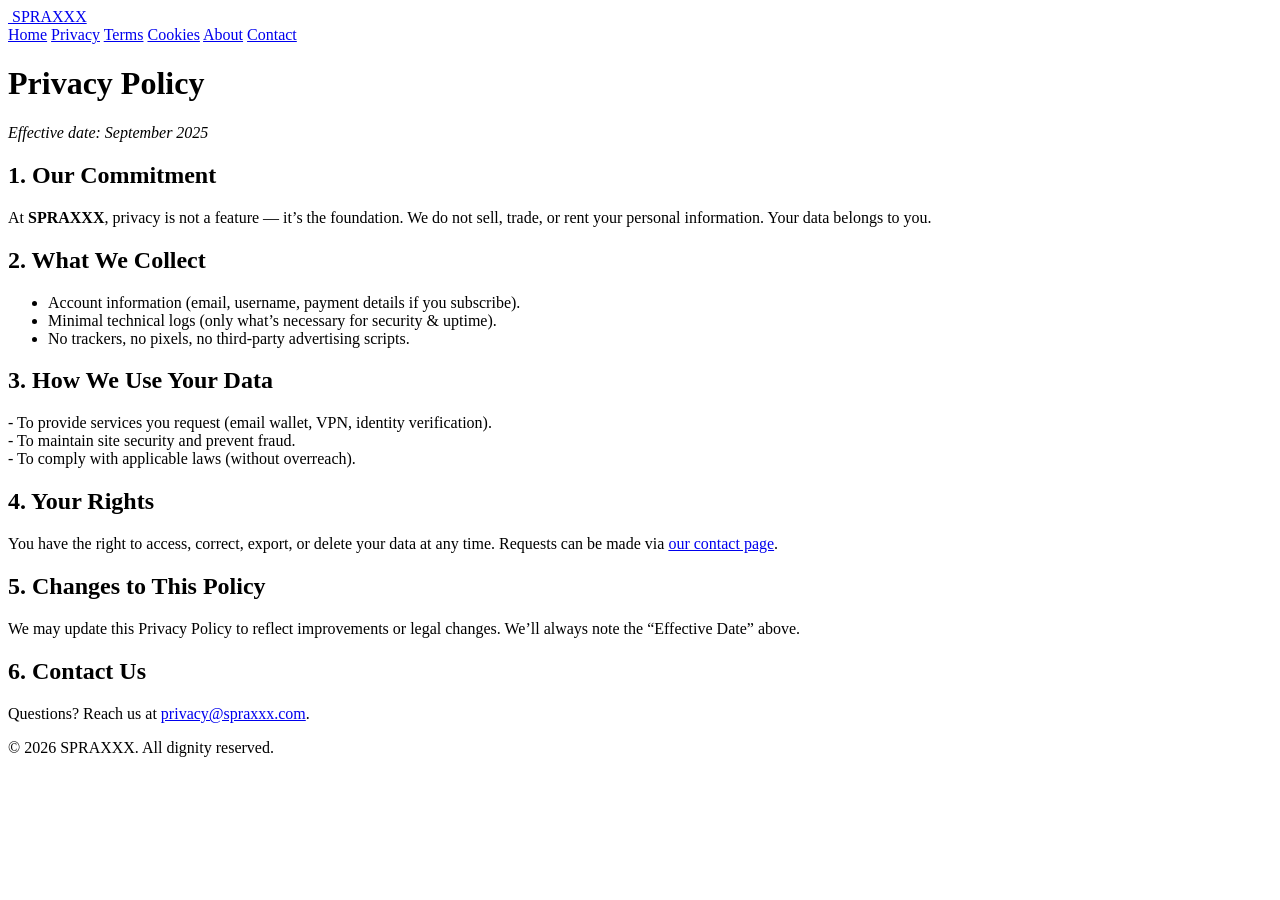
==== privacy.html @ e0611131 "Rename privacy policy to privacy.html" ====
<!doctype html>
<html lang="en">
<head>
  <meta charset="utf-8">
  <meta name="viewport" content="width=device-width, initial-scale=1">
  <title>Privacy Policy — SPRAXXX</title>
  <meta name="description" content="SPRAXXX Privacy Policy. We protect your data, your dignity, and your identity.">
  <link rel="stylesheet" href="/static/style.css"> <!-- optional: reuse your global CSS -->
</head>
<body>
  <header class="wrap">
    <nav class="nav">
      <a class="brand" href="/">
        <img src="/static/logo.svg" alt="" role="presentation">
        <span>SPRAXXX</span>
      </a>
      <div class="menu">
        <a href="/">Home</a>
        <a href="/policy/privacy/" aria-current="page">Privacy</a>
        <a href="/policy/terms/">Terms</a>
        <a href="/policy/cookies/">Cookies</a>
        <a href="/about/">About</a>
        <a href="/contact/">Contact</a>
      </div>
    </nav>
  </header>

  <main id="main" class="wrap">
    <h1>Privacy Policy</h1>
    <p class="muted"><em>Effective date: September 2025</em></p>

    <section>
      <h2>1. Our Commitment</h2>
      <p>
        At <strong>SPRAXXX</strong>, privacy is not a feature — it’s the foundation.
        We do not sell, trade, or rent your personal information. Your data belongs to you.
      </p>
    </section>

    <section>
      <h2>2. What We Collect</h2>
      <ul>
        <li>Account information (email, username, payment details if you subscribe).</li>
        <li>Minimal technical logs (only what’s necessary for security & uptime).</li>
        <li>No trackers, no pixels, no third-party advertising scripts.</li>
      </ul>
    </section>

    <section>
      <h2>3. How We Use Your Data</h2>
      <p>
        - To provide services you request (email wallet, VPN, identity verification).<br>
        - To maintain site security and prevent fraud.<br>
        - To comply with applicable laws (without overreach).
      </p>
    </section>

    <section>
      <h2>4. Your Rights</h2>
      <p>
        You have the right to access, correct, export, or delete your data at any time.
        Requests can be made via <a href="/contact/">our contact page</a>.
      </p>
    </section>

    <section>
      <h2>5. Changes to This Policy</h2>
      <p>
        We may update this Privacy Policy to reflect improvements or legal changes.
        We’ll always note the “Effective Date” above.
      </p>
    </section>

    <section>
      <h2>6. Contact Us</h2>
      <p>
        Questions? Reach us at <a href="mailto:privacy@spraxxx.com">privacy@spraxxx.com</a>.
      </p>
    </section>
  </main>

  <footer class="wrap footer">
    <p class="muted">© <span id="y">2025</span> SPRAXXX. All dignity reserved.</p>
  </footer>

  <script>
    // Update year automatically
    try { document.getElementById('y').textContent = new Date().getFullYear(); } catch(e){}
  </script>
</body>
</html>
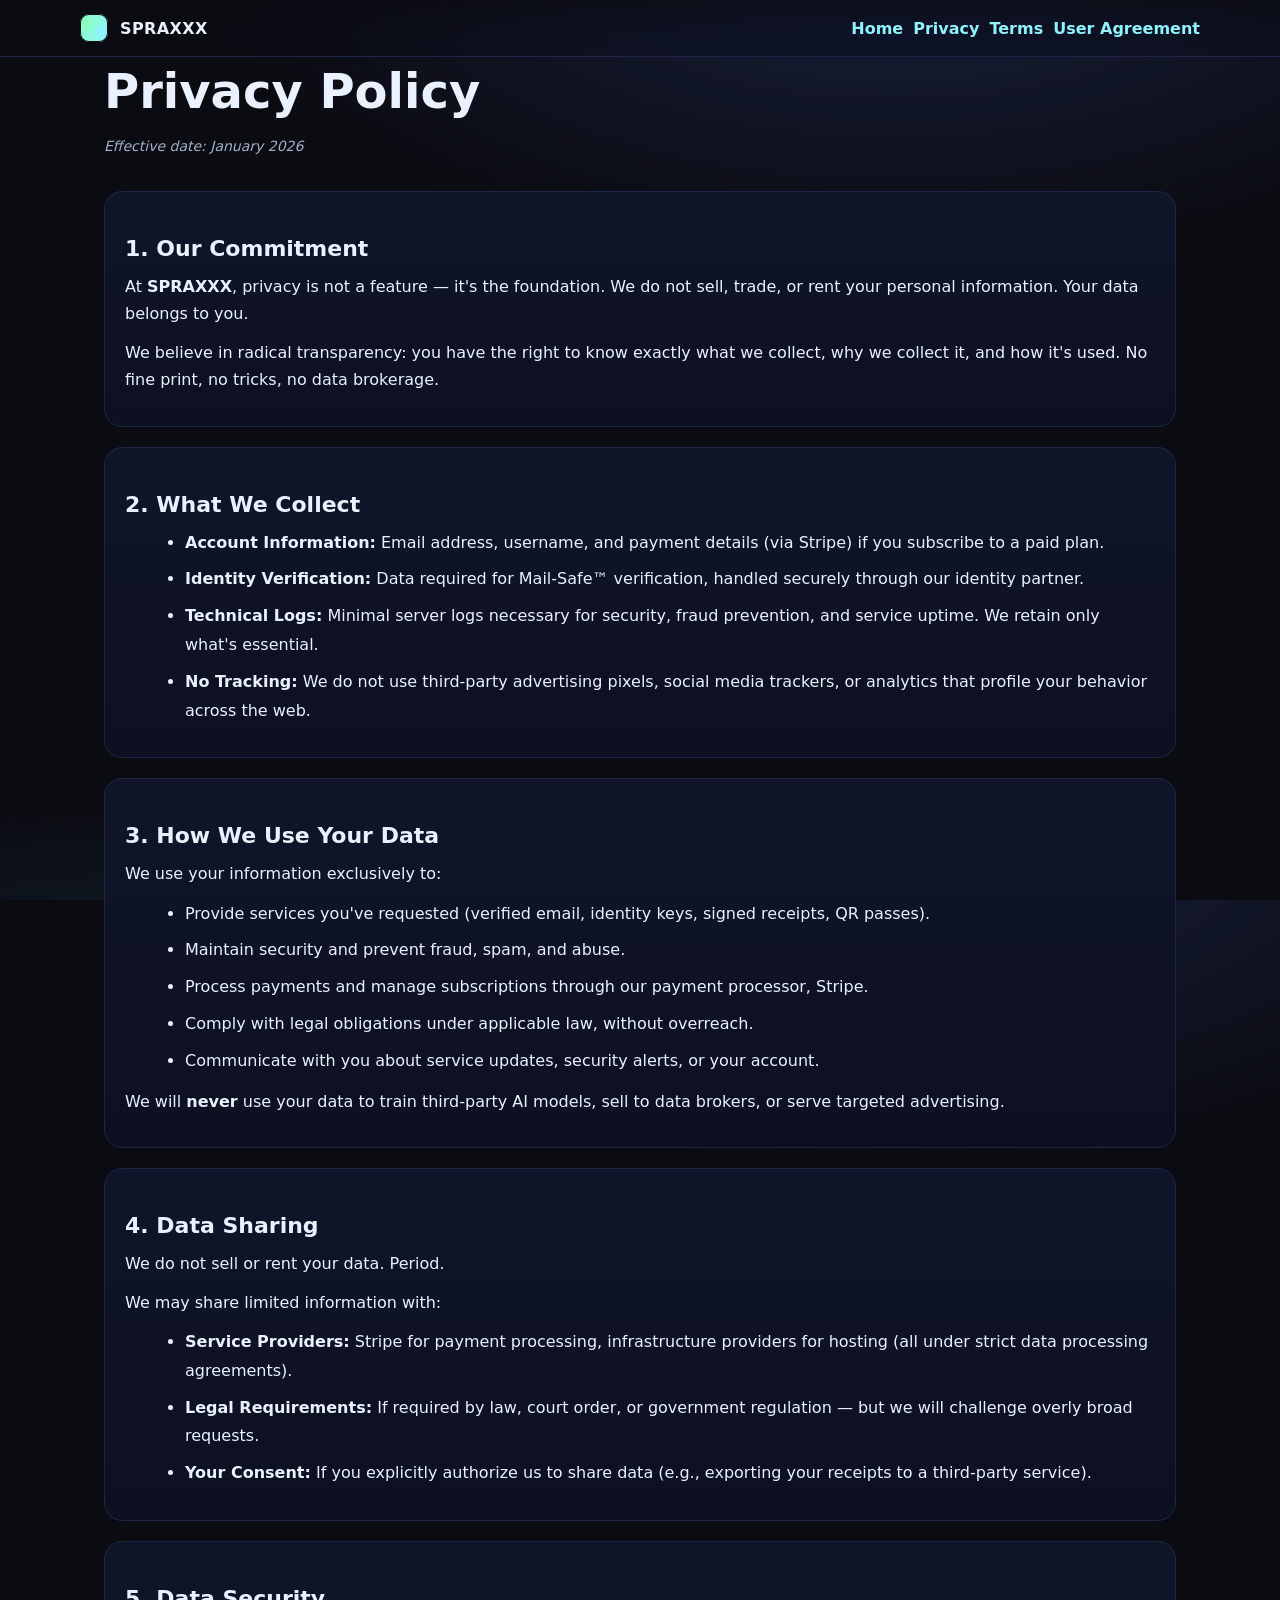
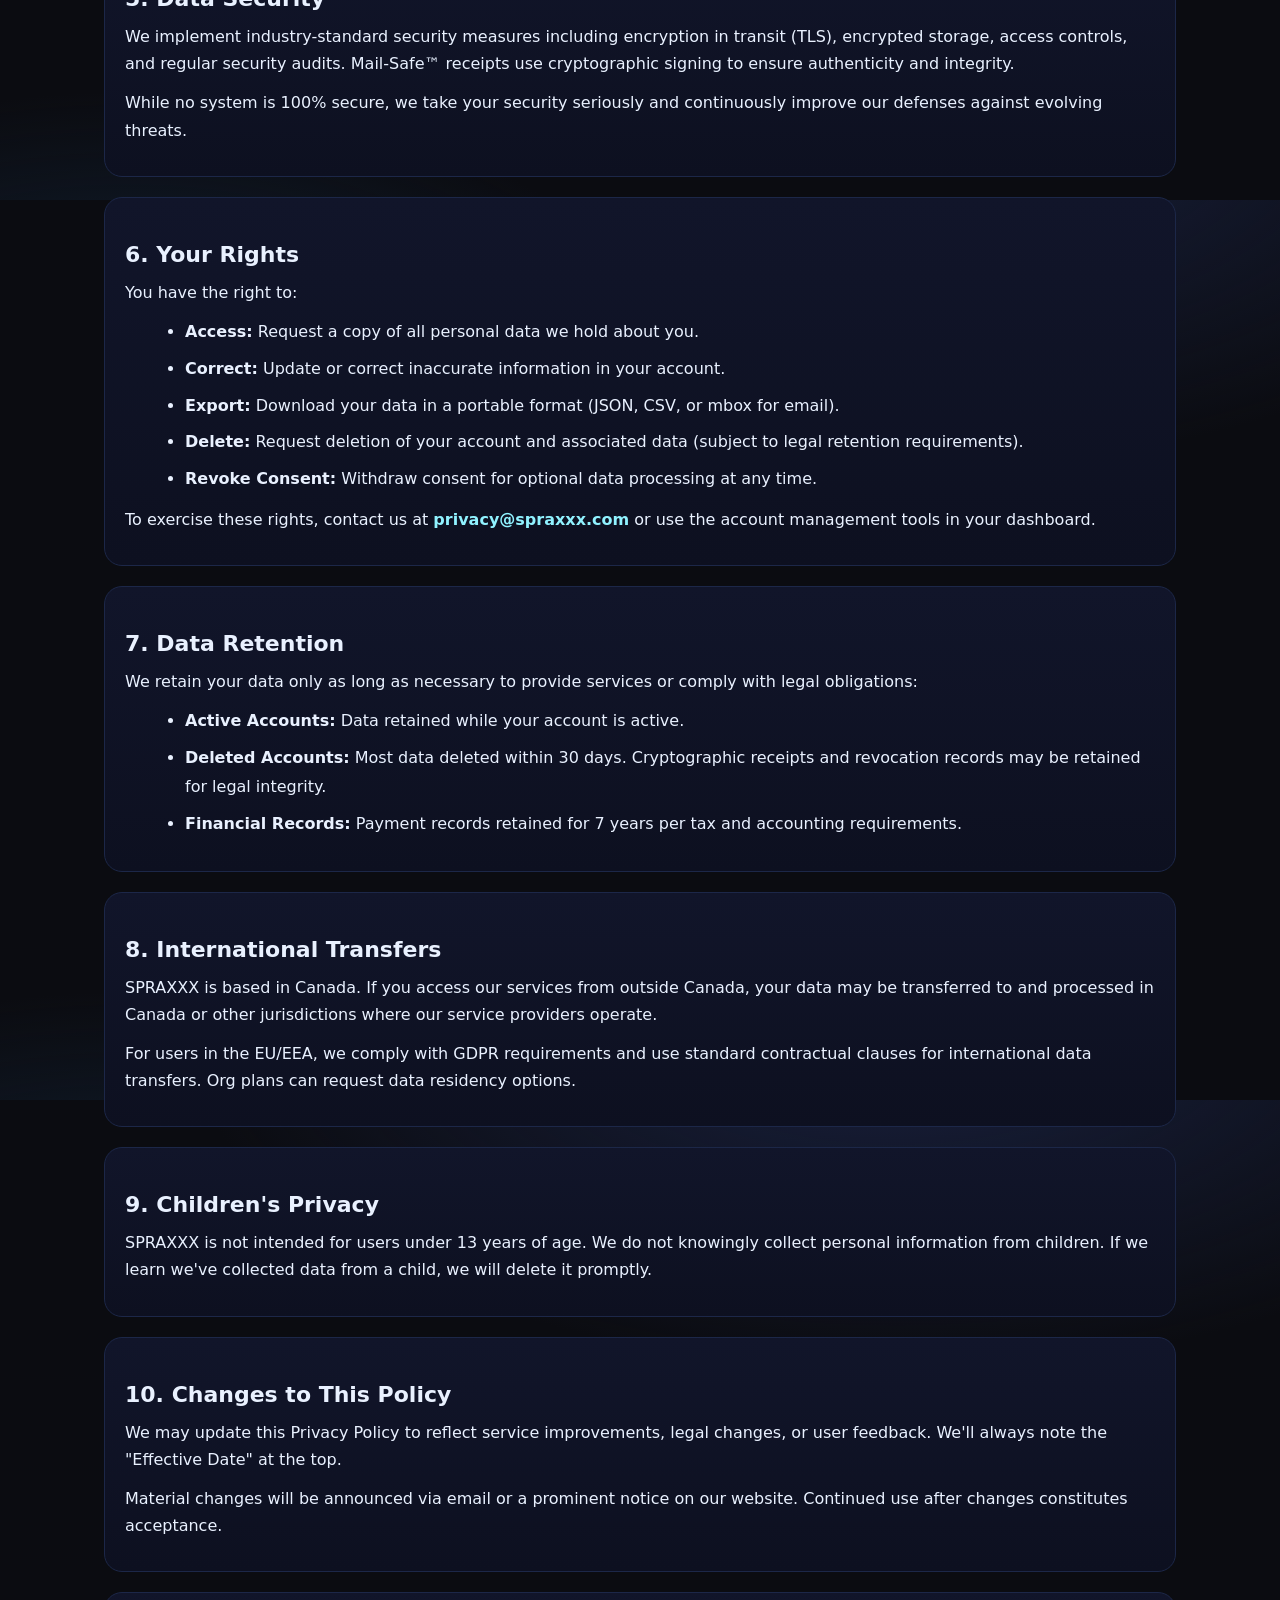
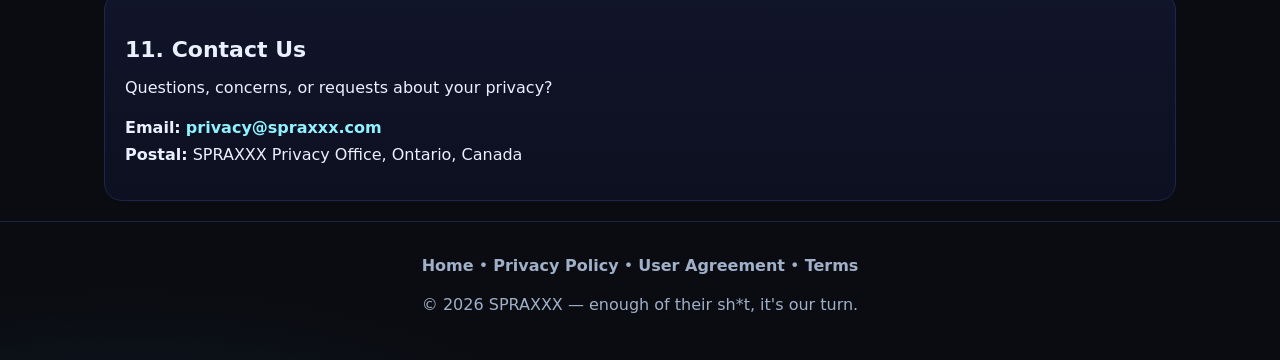
==== commit 04535cb0: "Add plan comparison table, enhance privacy page, and create assets Landing page improvements: - Add " ====
--- a/privacy.html
+++ b/privacy.html
@@ -1,91 +1,323 @@
 <!doctype html>
-<html lang="en">
+<html lang="en" dir="ltr">
 <head>
-  <meta charset="utf-8">
-  <meta name="viewport" content="width=device-width, initial-scale=1">
+  <meta charset="utf-8" />
+  <meta name="viewport" content="width=device-width, initial-scale=1" />
   <title>Privacy Policy — SPRAXXX</title>
-  <meta name="description" content="SPRAXXX Privacy Policy. We protect your data, your dignity, and your identity.">
-  <link rel="stylesheet" href="/static/style.css"> <!-- optional: reuse your global CSS -->
+
+  <meta name="description" content="SPRAXXX Privacy Policy. We protect your data, your dignity, and your identity." />
+  <meta name="robots" content="index,follow" />
+  <meta name="referrer" content="no-referrer" />
+  <meta name="color-scheme" content="dark light" />
+  <meta name="theme-color" content="#0b0c11" media="(prefers-color-scheme: dark)" />
+  <meta name="theme-color" content="#f6f7fb" media="(prefers-color-scheme: light)" />
+
+  <link rel="canonical" href="https://spraxxx.com/privacy.html" />
+
+  <!-- Open Graph -->
+  <meta property="og:title" content="Privacy Policy — SPRAXXX" />
+  <meta property="og:description" content="Privacy is not a feature — it's the foundation." />
+  <meta property="og:type" content="article" />
+  <meta property="og:url" content="https://spraxxx.com/privacy.html" />
+
+  <!-- Icons -->
+  <link rel="icon" href="/assets/favicon.png" sizes="32x32" />
+  <link rel="icon" href="/assets/favicon.svg" type="image/svg+xml" />
+  <link rel="apple-touch-icon" href="/assets/apple-touch-icon.png" />
+
+  <style>
+    :root{
+      --bg:#0b0c11;
+      --panel:#0f1220;
+      --ink:#e9f1ff;
+      --muted:#9fb0c8;
+      --brand:#90f2ff;
+      --brand2:#8cffc1;
+      --line:#1c2748;
+      --max:1120px;
+      --shadow:0 6px 30px rgba(0,0,0,.25);
+      --ring:0 0 0 3px rgba(144,242,255,.35);
+    }
+
+    *{box-sizing:border-box}
+    html,body{height:100%}
+
+    body{
+      margin:0;
+      color:var(--ink);
+      background:
+        radial-gradient(1200px 600px at 70% -10%, #192140 0%, transparent 60%),
+        radial-gradient(900px 480px at 10% 120%, #112033 0%, transparent 60%),
+        var(--bg);
+      font-family: ui-sans-serif, system-ui, -apple-system, Segoe UI, Roboto, Inter, Arial, sans-serif;
+      -webkit-font-smoothing:antialiased;
+      text-rendering:optimizeLegibility;
+    }
+
+    a{color:var(--brand); text-decoration:none; font-weight:650}
+    a:hover{text-decoration:underline}
+    a:focus-visible{outline:none; box-shadow:var(--ring)}
+
+    .wrap{max-width:var(--max); margin:0 auto; padding:0 24px}
+
+    .skip-link{
+      position:absolute; left:-10000px; top:auto; width:1px; height:1px; overflow:hidden;
+    }
+    .skip-link:focus{
+      left:16px; top:12px; width:auto; height:auto;
+      background:#13182a; color:#fff;
+      padding:8px 12px; border-radius:10px;
+      border:1px solid var(--line);
+      z-index:1000;
+    }
+
+    header{
+      position:sticky; top:0; z-index:20;
+      backdrop-filter:saturate(150%) blur(10px);
+      background:linear-gradient(180deg, rgba(11,12,17,.75), rgba(11,12,17,.35));
+      border-bottom:1px solid var(--line);
+    }
+
+    .bar{
+      display:flex; align-items:center; justify-content:space-between;
+      gap:16px; padding:14px 0;
+    }
+
+    .logo{
+      display:flex; align-items:center; gap:12px;
+      font-weight:900; letter-spacing:.4px;
+    }
+
+    .badge{
+      width:28px; height:28px; border-radius:9px;
+      box-shadow:0 0 0 1px #0b0c11 inset;
+      background:conic-gradient(from 120deg at 50% 50%, var(--brand), var(--brand2), var(--brand));
+      flex:0 0 auto;
+    }
+
+    nav{display:flex; gap:10px; flex-wrap:wrap; align-items:center}
+
+    main{padding:40px 0}
+    .title{font-size:clamp(26px, 4.5vw, 48px); margin:6px 0 16px}
+    .meta{color:var(--muted); font-size:14px; margin:0 0 32px}
+
+    .panel{
+      background:linear-gradient(180deg, #11152a 0%, #0d1020 100%);
+      border:1px solid var(--line);
+      border-radius:18px;
+      padding:20px;
+      margin-bottom:20px;
+    }
+
+    h2{margin:24px 0 12px; font-size:22px; color:var(--ink)}
+    h3{margin:18px 0 8px; font-size:18px}
+
+    p{line-height:1.7; margin:0 0 12px}
+    ul{margin:0 0 12px 20px; line-height:1.8}
+    li{margin-bottom:8px}
+
+    .muted{color:var(--muted)}
+
+    footer{
+      padding:30px 0;
+      color:var(--muted);
+      border-top:1px solid var(--line);
+      text-align:center;
+    }
+
+    footer a{
+      color:var(--muted);
+      transition:color .15s ease;
+    }
+
+    footer a:hover{
+      color:var(--brand);
+    }
+
+    @media (prefers-reduced-motion: reduce){
+      *{transition:none!important; animation:none!important; scroll-behavior:auto!important}
+    }
+  </style>
+
+  <!-- JSON-LD -->
+  <script type="application/ld+json">
+  {
+    "@context":"https://schema.org",
+    "@type":"Organization",
+    "name":"SPRAXXX",
+    "url":"https://spraxxx.com/",
+    "logo":"https://spraxxx.com/assets/og.jpg"
+  }
+  </script>
 </head>
+
 <body>
-  <header class="wrap">
-    <nav class="nav">
-      <a class="brand" href="/">
-        <img src="/static/logo.svg" alt="" role="presentation">
+  <a class="skip-link" href="#main">Skip to main content</a>
+
+  <header role="banner">
+    <div class="wrap bar">
+      <div class="logo">
+        <span class="badge" aria-hidden="true"></span>
         <span>SPRAXXX</span>
-      </a>
-      <div class="menu">
+      </div>
+
+      <nav aria-label="Navigation">
         <a href="/">Home</a>
-        <a href="/policy/privacy/" aria-current="page">Privacy</a>
-        <a href="/policy/terms/">Terms</a>
-        <a href="/policy/cookies/">Cookies</a>
-        <a href="/about/">About</a>
-        <a href="/contact/">Contact</a>
-      </div>
-    </nav>
+        <a href="/privacy.html" aria-current="page">Privacy</a>
+        <a href="/terms.html">Terms</a>
+        <a href="/user-agreement.html">User Agreement</a>
+      </nav>
+    </div>
   </header>
 
   <main id="main" class="wrap">
-    <h1>Privacy Policy</h1>
-    <p class="muted"><em>Effective date: September 2025</em></p>
-
-    <section>
+    <h1 class="title">Privacy Policy</h1>
+    <p class="meta"><em>Effective date: January 2026</em></p>
+
+    <section class="panel">
       <h2>1. Our Commitment</h2>
       <p>
-        At <strong>SPRAXXX</strong>, privacy is not a feature — it’s the foundation.
+        At <strong>SPRAXXX</strong>, privacy is not a feature — it's the foundation.
         We do not sell, trade, or rent your personal information. Your data belongs to you.
       </p>
-    </section>
-
-    <section>
+      <p>
+        We believe in radical transparency: you have the right to know exactly what we collect,
+        why we collect it, and how it's used. No fine print, no tricks, no data brokerage.
+      </p>
+    </section>
+
+    <section class="panel">
       <h2>2. What We Collect</h2>
       <ul>
-        <li>Account information (email, username, payment details if you subscribe).</li>
-        <li>Minimal technical logs (only what’s necessary for security & uptime).</li>
-        <li>No trackers, no pixels, no third-party advertising scripts.</li>
-      </ul>
-    </section>
-
-    <section>
+        <li><strong>Account Information:</strong> Email address, username, and payment details (via Stripe) if you subscribe to a paid plan.</li>
+        <li><strong>Identity Verification:</strong> Data required for Mail-Safe™ verification, handled securely through our identity partner.</li>
+        <li><strong>Technical Logs:</strong> Minimal server logs necessary for security, fraud prevention, and service uptime. We retain only what's essential.</li>
+        <li><strong>No Tracking:</strong> We do not use third-party advertising pixels, social media trackers, or analytics that profile your behavior across the web.</li>
+      </ul>
+    </section>
+
+    <section class="panel">
       <h2>3. How We Use Your Data</h2>
-      <p>
-        - To provide services you request (email wallet, VPN, identity verification).<br>
-        - To maintain site security and prevent fraud.<br>
-        - To comply with applicable laws (without overreach).
-      </p>
-    </section>
-
-    <section>
-      <h2>4. Your Rights</h2>
-      <p>
-        You have the right to access, correct, export, or delete your data at any time.
-        Requests can be made via <a href="/contact/">our contact page</a>.
-      </p>
-    </section>
-
-    <section>
-      <h2>5. Changes to This Policy</h2>
-      <p>
-        We may update this Privacy Policy to reflect improvements or legal changes.
-        We’ll always note the “Effective Date” above.
-      </p>
-    </section>
-
-    <section>
-      <h2>6. Contact Us</h2>
-      <p>
-        Questions? Reach us at <a href="mailto:privacy@spraxxx.com">privacy@spraxxx.com</a>.
+      <p>We use your information exclusively to:</p>
+      <ul>
+        <li>Provide services you've requested (verified email, identity keys, signed receipts, QR passes).</li>
+        <li>Maintain security and prevent fraud, spam, and abuse.</li>
+        <li>Process payments and manage subscriptions through our payment processor, Stripe.</li>
+        <li>Comply with legal obligations under applicable law, without overreach.</li>
+        <li>Communicate with you about service updates, security alerts, or your account.</li>
+      </ul>
+      <p>We will <strong>never</strong> use your data to train third-party AI models, sell to data brokers, or serve targeted advertising.</p>
+    </section>
+
+    <section class="panel">
+      <h2>4. Data Sharing</h2>
+      <p>We do not sell or rent your data. Period.</p>
+      <p>We may share limited information with:</p>
+      <ul>
+        <li><strong>Service Providers:</strong> Stripe for payment processing, infrastructure providers for hosting (all under strict data processing agreements).</li>
+        <li><strong>Legal Requirements:</strong> If required by law, court order, or government regulation — but we will challenge overly broad requests.</li>
+        <li><strong>Your Consent:</strong> If you explicitly authorize us to share data (e.g., exporting your receipts to a third-party service).</li>
+      </ul>
+    </section>
+
+    <section class="panel">
+      <h2>5. Data Security</h2>
+      <p>
+        We implement industry-standard security measures including encryption in transit (TLS),
+        encrypted storage, access controls, and regular security audits. Mail-Safe™ receipts use
+        cryptographic signing to ensure authenticity and integrity.
+      </p>
+      <p>
+        While no system is 100% secure, we take your security seriously and continuously improve
+        our defenses against evolving threats.
+      </p>
+    </section>
+
+    <section class="panel">
+      <h2>6. Your Rights</h2>
+      <p>You have the right to:</p>
+      <ul>
+        <li><strong>Access:</strong> Request a copy of all personal data we hold about you.</li>
+        <li><strong>Correct:</strong> Update or correct inaccurate information in your account.</li>
+        <li><strong>Export:</strong> Download your data in a portable format (JSON, CSV, or mbox for email).</li>
+        <li><strong>Delete:</strong> Request deletion of your account and associated data (subject to legal retention requirements).</li>
+        <li><strong>Revoke Consent:</strong> Withdraw consent for optional data processing at any time.</li>
+      </ul>
+      <p>
+        To exercise these rights, contact us at <a href="mailto:privacy@spraxxx.com">privacy@spraxxx.com</a>
+        or use the account management tools in your dashboard.
+      </p>
+    </section>
+
+    <section class="panel">
+      <h2>7. Data Retention</h2>
+      <p>
+        We retain your data only as long as necessary to provide services or comply with legal obligations:
+      </p>
+      <ul>
+        <li><strong>Active Accounts:</strong> Data retained while your account is active.</li>
+        <li><strong>Deleted Accounts:</strong> Most data deleted within 30 days. Cryptographic receipts and revocation records may be retained for legal integrity.</li>
+        <li><strong>Financial Records:</strong> Payment records retained for 7 years per tax and accounting requirements.</li>
+      </ul>
+    </section>
+
+    <section class="panel">
+      <h2>8. International Transfers</h2>
+      <p>
+        SPRAXXX is based in Canada. If you access our services from outside Canada, your data may
+        be transferred to and processed in Canada or other jurisdictions where our service providers operate.
+      </p>
+      <p>
+        For users in the EU/EEA, we comply with GDPR requirements and use standard contractual clauses
+        for international data transfers. Org plans can request data residency options.
+      </p>
+    </section>
+
+    <section class="panel">
+      <h2>9. Children's Privacy</h2>
+      <p>
+        SPRAXXX is not intended for users under 13 years of age. We do not knowingly collect
+        personal information from children. If we learn we've collected data from a child,
+        we will delete it promptly.
+      </p>
+    </section>
+
+    <section class="panel">
+      <h2>10. Changes to This Policy</h2>
+      <p>
+        We may update this Privacy Policy to reflect service improvements, legal changes, or user feedback.
+        We'll always note the "Effective Date" at the top.
+      </p>
+      <p>
+        Material changes will be announced via email or a prominent notice on our website.
+        Continued use after changes constitutes acceptance.
+      </p>
+    </section>
+
+    <section class="panel">
+      <h2>11. Contact Us</h2>
+      <p>
+        Questions, concerns, or requests about your privacy?
+      </p>
+      <p>
+        <strong>Email:</strong> <a href="mailto:privacy@spraxxx.com">privacy@spraxxx.com</a><br>
+        <strong>Postal:</strong> SPRAXXX Privacy Office, Ontario, Canada
       </p>
     </section>
   </main>
 
-  <footer class="wrap footer">
-    <p class="muted">© <span id="y">2025</span> SPRAXXX. All dignity reserved.</p>
+  <footer role="contentinfo">
+    <p>
+      <a href="/">Home</a> •
+      <a href="/privacy.html">Privacy Policy</a> •
+      <a href="/user-agreement.html">User Agreement</a> •
+      <a href="/terms.html">Terms</a>
+    </p>
+    <p style="margin-top:12px">© <span id="year"></span> SPRAXXX — enough of their sh*t, it's our turn.</p>
   </footer>
 
   <script>
-    // Update year automatically
-    try { document.getElementById('y').textContent = new Date().getFullYear(); } catch(e){}
+    document.getElementById('year').textContent = String(new Date().getFullYear());
   </script>
 </body>
 </html>
